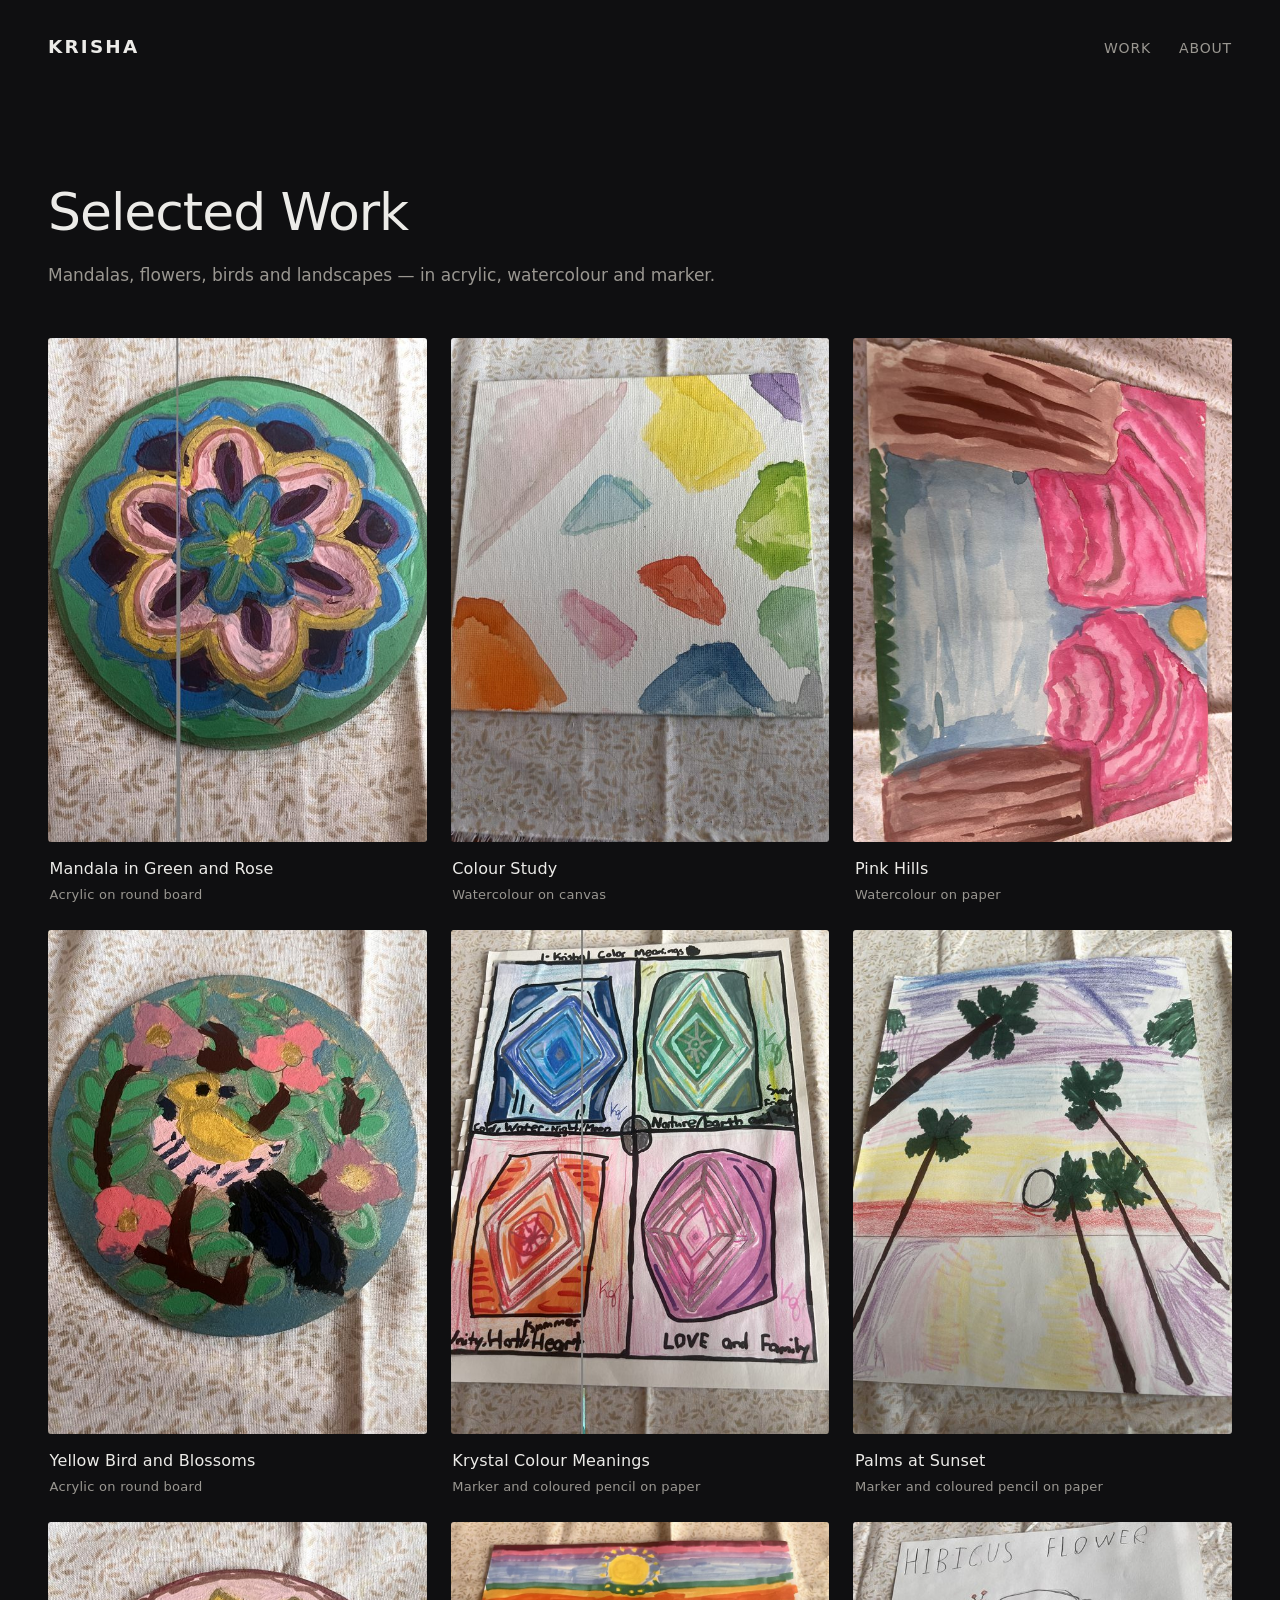
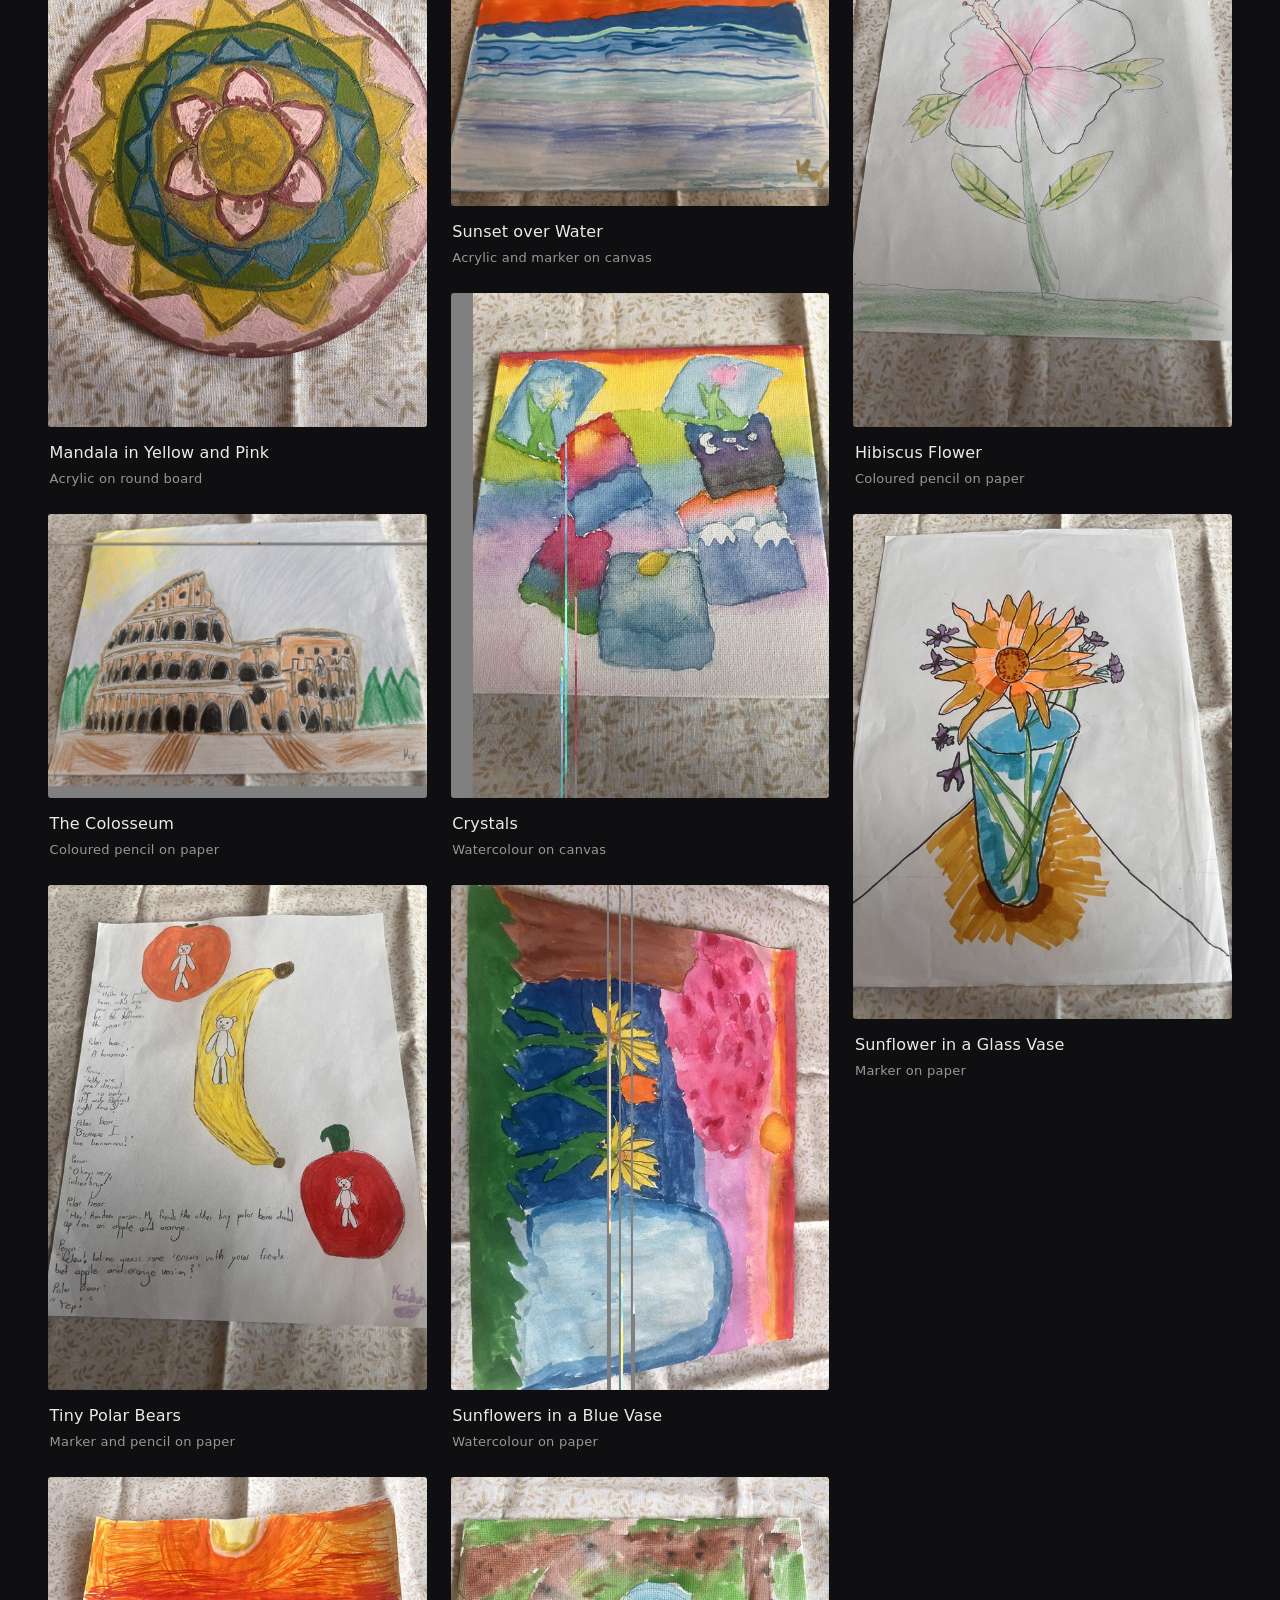
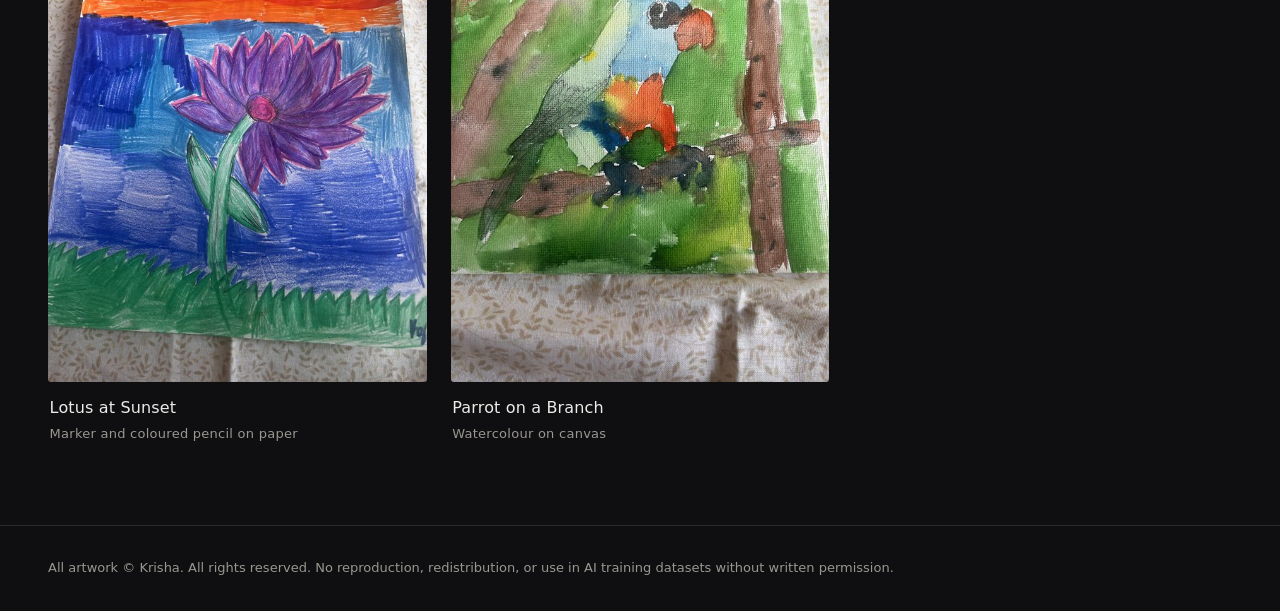
==== index.html @ 2e59044c "Krisha art portfolio" ====
<!DOCTYPE html>
<html lang="en">
<head>
<meta charset="utf-8">
<meta name="viewport" content="width=device-width, initial-scale=1">
<title>Krisha — Paintings and Drawings</title>
<meta name="description" content="Selected paintings and drawings by Krisha. Mandalas, flowers, birds and landscapes in acrylic, watercolour and marker.">

<link rel="canonical" href="https://krisha-art.pages.dev/">
<meta property="og:type" content="website">
<meta property="og:title" content="Krisha — Paintings and Drawings">
<meta property="og:description" content="Selected paintings and drawings by Krisha. Mandalas, flowers, birds and landscapes in acrylic, watercolour and marker.">
<meta property="og:image" content="https://krisha-art.pages.dev/images/full/piece-02.jpg">
<meta property="og:url" content="https://krisha-art.pages.dev/">
<meta name="twitter:card" content="summary_large_image">

<link rel="icon" href="/favicon.svg" type="image/svg+xml">
<link rel="stylesheet" href="/css/style.css">
</head>
<body>
<a class="skip" href="#gallery">Skip to gallery</a>

<header class="site-head">
  <a class="brand" href="/">Krisha</a>
  <nav>
    <a href="/">Work</a>
    <a href="/about.html">About</a>
  </nav>
</header>

<main>
  <section class="intro">
    <h1>Selected Work</h1>
    <p>Mandalas, flowers, birds and landscapes — in acrylic, watercolour and marker.</p>
  </section>

  <!--
    TITLES AND MEDIUM ARE MY BEST GUESS FROM LOOKING AT THE PHOTOS.
    Replace them with Krisha's real titles, years and materials.

    TO ADD A PIECE: copy one <figure> block and change these values.
    - href / data-full : full-size image  -> /images/full/<name>.jpg
    - src              : thumbnail        -> /images/thumbs/<name>.jpg
    - width / height   : the thumbnail's real pixel size, to reserve space and stop layout jank
    - alt              : describe the image, for screen readers and search
    - <h2> / .meta     : title, then year - medium
  -->
  <section id="gallery" class="gallery">

    <figure class="piece">
      <a href="/images/full/piece-01.jpg" data-full="/images/full/piece-01.jpg">
        <img src="/images/thumbs/piece-01.jpg" width="600" height="800" loading="eager" decoding="async"
             alt="Painted mandala on a round board: concentric pink, blue and gold petals radiating from a green flower centre, on a deep green ground.">
      </a>
      <figcaption>
        <h2>Mandala in Green and Rose</h2>
        <p class="meta">Acrylic on round board</p>
      </figcaption>
    </figure>

    <figure class="piece">
      <a href="/images/full/piece-02.jpg" data-full="/images/full/piece-02.jpg">
        <img src="/images/thumbs/piece-02.jpg" width="600" height="800" loading="eager" decoding="async"
             alt="Round painted board showing a yellow bird with a dark blue tail perched on a branch among pink blossoms and green leaves, framed by a teal border.">
      </a>
      <figcaption>
        <h2>Yellow Bird and Blossoms</h2>
        <p class="meta">Acrylic on round board</p>
      </figcaption>
    </figure>

    <figure class="piece">
      <a href="/images/full/piece-04.jpg" data-full="/images/full/piece-04.jpg">
        <img src="/images/thumbs/piece-04.jpg" width="600" height="800" loading="eager" decoding="async"
             alt="Painted mandala on a round board in yellow, green and blue, with a pink lotus at the centre and a dusty rose rim.">
      </a>
      <figcaption>
        <h2>Mandala in Yellow and Pink</h2>
        <p class="meta">Acrylic on round board</p>
      </figcaption>
    </figure>

    <figure class="piece">
      <a href="/images/full/piece-05.jpg" data-full="/images/full/piece-05.jpg">
        <img src="/images/thumbs/piece-05.jpg" width="800" height="600" loading="lazy" decoding="async"
             alt="Coloured pencil drawing of the Colosseum in Rome, its tiers of arches drawn in orange and black, with a yellow sun behind it and green trees on either side.">
      </a>
      <figcaption>
        <h2>The Colosseum</h2>
        <p class="meta">Coloured pencil on paper</p>
      </figcaption>
    </figure>

    <figure class="piece">
      <a href="/images/full/piece-06.jpg" data-full="/images/full/piece-06.jpg">
        <img src="/images/thumbs/piece-06.jpg" width="600" height="800" loading="lazy" decoding="async"
             alt="Illustrated story page: three tiny white bears dressed as an orange, a banana and an apple, beside a handwritten conversation about Halloween costumes.">
      </a>
      <figcaption>
        <h2>Tiny Polar Bears</h2>
        <p class="meta">Marker and pencil on paper</p>
      </figcaption>
    </figure>

    <figure class="piece">
      <a href="/images/full/piece-07.jpg" data-full="/images/full/piece-07.jpg">
        <img src="/images/thumbs/piece-07.jpg" width="600" height="800" loading="lazy" decoding="async"
             alt="Drawing of a large purple lotus on a green stem, standing in blue water beneath a burning orange sunset sky, with green grass in the foreground.">
      </a>
      <figcaption>
        <h2>Lotus at Sunset</h2>
        <p class="meta">Marker and coloured pencil on paper</p>
      </figcaption>
    </figure>

    <figure class="piece">
      <a href="/images/full/piece-08.jpg" data-full="/images/full/piece-08.jpg">
        <img src="/images/thumbs/piece-08.jpg" width="600" height="800" loading="lazy" decoding="async"
             alt="Watercolour study on white canvas: loose blocks of pink, yellow, orange, green, blue and purple scattered across the surface.">
      </a>
      <figcaption>
        <h2>Colour Study</h2>
        <p class="meta">Watercolour on canvas</p>
      </figcaption>
    </figure>

    <figure class="piece">
      <a href="/images/full/piece-09.jpg" data-full="/images/full/piece-09.jpg">
        <img src="/images/thumbs/piece-09.jpg" width="600" height="800" loading="lazy" decoding="async"
             alt="Page divided into four panels, each with a faceted crystal in a different colour: blue for water and moon, green for nature and earth, red for unity and heart, pink for love and family.">
      </a>
      <figcaption>
        <h2>Krystal Colour Meanings</h2>
        <p class="meta">Marker and coloured pencil on paper</p>
      </figcaption>
    </figure>

    <figure class="piece">
      <a href="/images/full/piece-10.jpg" data-full="/images/full/piece-10.jpg">
        <img src="/images/thumbs/piece-10.jpg" width="800" height="600" loading="lazy" decoding="async"
             alt="Painted seascape in horizontal bands: a yellow sun in a pink and lilac sky above orange and green stripes, with layered blue water below.">
      </a>
      <figcaption>
        <h2>Sunset over Water</h2>
        <p class="meta">Acrylic and marker on canvas</p>
      </figcaption>
    </figure>

    <figure class="piece">
      <a href="/images/full/piece-11.jpg" data-full="/images/full/piece-11.jpg">
        <img src="/images/thumbs/piece-11.jpg" width="600" height="800" loading="lazy" decoding="async"
             alt="Watercolour on canvas: soft overlapping squares in rainbow washes, some holding small shapes including a flower, a frog and a dark cat-like form.">
      </a>
      <figcaption>
        <h2>Crystals</h2>
        <p class="meta">Watercolour on canvas</p>
      </figcaption>
    </figure>

    <figure class="piece">
      <a href="/images/full/piece-12.jpg" data-full="/images/full/piece-12.jpg">
        <img src="/images/thumbs/piece-12.jpg" width="600" height="800" loading="lazy" decoding="async"
             alt="Watercolour of yellow sunflowers with green leaves in a pale blue vase, against a deep blue and pink background with an orange sun at the edge.">
      </a>
      <figcaption>
        <h2>Sunflowers in a Blue Vase</h2>
        <p class="meta">Watercolour on paper</p>
      </figcaption>
    </figure>

    <figure class="piece">
      <a href="/images/full/piece-13.jpg" data-full="/images/full/piece-13.jpg">
        <img src="/images/thumbs/piece-13.jpg" width="600" height="800" loading="lazy" decoding="async"
             alt="Watercolour on square canvas of a parrot with a blue head, orange beak and green body, perched on brown branches against leafy green.">
      </a>
      <figcaption>
        <h2>Parrot on a Branch</h2>
        <p class="meta">Watercolour on canvas</p>
      </figcaption>
    </figure>

    <figure class="piece">
      <a href="/images/full/piece-15.jpg" data-full="/images/full/piece-15.jpg">
        <img src="/images/thumbs/piece-15.jpg" width="600" height="800" loading="lazy" decoding="async"
             alt="Watercolour landscape in blocks of colour: deep pink rounded forms on the right, pale blue water in the middle, brown banks above and below, and a yellow sun.">
      </a>
      <figcaption>
        <h2>Pink Hills</h2>
        <p class="meta">Watercolour on paper</p>
      </figcaption>
    </figure>

    <figure class="piece">
      <a href="/images/full/piece-16.jpg" data-full="/images/full/piece-16.jpg">
        <img src="/images/thumbs/piece-16.jpg" width="600" height="800" loading="lazy" decoding="async"
             alt="Drawing of tall palm trees leaning across a striped sunset sky of blue, pink, yellow and red, with their reflections in the water below.">
      </a>
      <figcaption>
        <h2>Palms at Sunset</h2>
        <p class="meta">Marker and coloured pencil on paper</p>
      </figcaption>
    </figure>

    <figure class="piece">
      <a href="/images/full/piece-17.jpg" data-full="/images/full/piece-17.jpg">
        <img src="/images/thumbs/piece-17.jpg" width="600" height="800" loading="lazy" decoding="async"
             alt="Botanical drawing of a single pink hibiscus flower with a long stamen, green leaves along its stem and a band of grass at the base. Titled Hibicus Flower in pencil.">
      </a>
      <figcaption>
        <h2>Hibiscus Flower</h2>
        <p class="meta">Coloured pencil on paper</p>
      </figcaption>
    </figure>

    <figure class="piece">
      <a href="/images/full/piece-18.jpg" data-full="/images/full/piece-18.jpg">
        <img src="/images/thumbs/piece-18.jpg" width="600" height="800" loading="lazy" decoding="async"
             alt="Marker drawing of a large orange sunflower and small purple sprigs in a tall blue glass vase, standing on a gold circle.">
      </a>
      <figcaption>
        <h2>Sunflower in a Glass Vase</h2>
        <p class="meta">Marker on paper</p>
      </figcaption>
    </figure>

    <!--
      HELD BACK ON PURPOSE - piece-14 has "Krisha Gandhi" written across the
      artwork itself, so publishing it puts her full name on a public, indexed
      page. The file is in images/ and ready; delete these comment markers to
      include it.

    <figure class="piece">
      <a href="/images/full/piece-14.jpg" data-full="/images/full/piece-14.jpg">
        <img src="/images/thumbs/piece-14.jpg" width="600" height="800" loading="lazy" decoding="async"
             alt="Poster drawing with a purple flowering tree above a river, sunflowers along the bottom, and the hand lettered words Be Kind, Always Believe.">
      </a>
      <figcaption>
        <h2>Be Kind</h2>
        <p class="meta">Marker and coloured pencil on paper</p>
      </figcaption>
    </figure>

    -->

  </section>
</main>

<footer class="site-foot">
  <p>All artwork &copy; Krisha. All rights reserved. No reproduction, redistribution, or use in AI training datasets without written permission.</p>
</footer>

<dialog id="lightbox" aria-label="Artwork viewer">
  <button class="lb-close" data-lb="close" aria-label="Close viewer">&times;</button>
  <button class="lb-nav lb-prev" data-lb="prev" aria-label="Previous artwork">&#8249;</button>
  <button class="lb-nav lb-next" data-lb="next" aria-label="Next artwork">&#8250;</button>
  <figure>
    <img id="lb-img" alt="">
    <figcaption>
      <h2 id="lb-title"></h2>
      <p class="meta" id="lb-meta"></p>
    </figcaption>
  </figure>
</dialog>

<script src="/js/lightbox.js" defer></script>
</body>
</html>
---- css/style.css ----
:root {
  --bg: #0f0f11;
  --bg-elev: #17171a;
  --fg: #ecebe8;
  --fg-muted: #9a9791;
  --accent: #d4a574;
  --border: #2a2a2f;
  --maxw: 1500px;
  --gap: 1.5rem;
}

*, *::before, *::after { box-sizing: border-box; }

html { -webkit-text-size-adjust: 100%; }

body {
  margin: 0;
  background: var(--bg);
  color: var(--fg);
  font: 16px/1.6 ui-sans-serif, system-ui, "Segoe UI", Inter, Helvetica, Arial, sans-serif;
  -webkit-font-smoothing: antialiased;
}

a { color: inherit; }

img { max-width: 100%; height: auto; display: block; }

:focus-visible {
  outline: 2px solid var(--accent);
  outline-offset: 3px;
}

.skip {
  position: absolute;
  left: -9999px;
  top: 0;
  background: var(--accent);
  color: #16130f;
  padding: .6rem 1rem;
  z-index: 100;
}
.skip:focus { left: 0; }

/* ---------- header ---------- */

.site-head {
  display: flex;
  align-items: baseline;
  justify-content: space-between;
  gap: 2rem;
  max-width: var(--maxw);
  margin: 0 auto;
  padding: 2rem clamp(1rem, 4vw, 3rem);
}

.brand {
  font-size: 1.15rem;
  font-weight: 600;
  letter-spacing: .12em;
  text-transform: uppercase;
  text-decoration: none;
}

.site-head nav {
  display: flex;
  gap: 1.75rem;
  font-size: .875rem;
  letter-spacing: .06em;
  text-transform: uppercase;
}

.site-head nav a {
  color: var(--fg-muted);
  text-decoration: none;
  padding-bottom: 2px;
  border-bottom: 1px solid transparent;
  transition: color .18s ease, border-color .18s ease;
}

.site-head nav a:hover,
.site-head nav a[aria-current="page"] {
  color: var(--fg);
  border-bottom-color: var(--accent);
}

/* ---------- intro ---------- */

.intro {
  max-width: var(--maxw);
  margin: 0 auto;
  padding: clamp(2rem, 6vw, 5rem) clamp(1rem, 4vw, 3rem) clamp(1.5rem, 4vw, 3rem);
}

.intro h1 {
  margin: 0 0 .5rem;
  font-size: clamp(2rem, 5vw, 3.25rem);
  font-weight: 500;
  letter-spacing: -.02em;
}

.intro p {
  margin: 0;
  color: var(--fg-muted);
  font-size: 1.0625rem;
}

/* ---------- gallery (CSS masonry) ---------- */

.gallery {
  max-width: var(--maxw);
  margin: 0 auto;
  padding: 0 clamp(1rem, 4vw, 3rem) 5rem;
  column-count: 3;
  column-gap: var(--gap);
}

@media (max-width: 1000px) { .gallery { column-count: 2; } }
@media (max-width: 620px)  { .gallery { column-count: 1; } }

.piece {
  margin: 0 0 var(--gap);
  break-inside: avoid;
  page-break-inside: avoid;
}

.piece a {
  display: block;
  overflow: hidden;
  background: var(--bg-elev);
  border-radius: 3px;
}

.piece img {
  width: 100%;
  transition: transform .5s cubic-bezier(.2, .6, .2, 1), opacity .3s ease;
}

.piece a:hover img { transform: scale(1.03); }

.piece figcaption {
  padding: .85rem .1rem 0;
}

.piece h2 {
  margin: 0;
  font-size: 1rem;
  font-weight: 500;
  letter-spacing: .01em;
}

.meta {
  margin: .2rem 0 0;
  color: var(--fg-muted);
  font-size: .8125rem;
  letter-spacing: .02em;
}

/* ---------- prose pages ---------- */

.prose {
  max-width: 62ch;
  margin: 0 auto;
  padding: clamp(2rem, 6vw, 5rem) clamp(1rem, 4vw, 3rem) 6rem;
}

.prose h1 {
  margin: 0 0 1.5rem;
  font-size: clamp(1.75rem, 4vw, 2.5rem);
  font-weight: 500;
  letter-spacing: -.02em;
}

.prose h2 {
  margin: 2.5rem 0 .75rem;
  font-size: 1rem;
  font-weight: 600;
  letter-spacing: .08em;
  text-transform: uppercase;
  color: var(--fg-muted);
}

.prose p { margin: 0 0 1.15rem; }

.prose a { color: var(--accent); text-underline-offset: 3px; }

.links { list-style: none; margin: 0; padding: 0; }
.links li { margin-bottom: .4rem; }

/* ---------- footer ---------- */

.site-foot {
  border-top: 1px solid var(--border);
  padding: 2rem clamp(1rem, 4vw, 3rem);
}

.site-foot p {
  max-width: var(--maxw);
  margin: 0 auto;
  color: var(--fg-muted);
  font-size: .8125rem;
}

/* ---------- lightbox ---------- */

#lightbox {
  width: 100vw;
  height: 100dvh;
  max-width: none;
  max-height: none;
  margin: 0;
  padding: 0;
  border: 0;
  background: rgba(10, 10, 12, .97);
  color: var(--fg);
  overflow: hidden;
}

#lightbox::backdrop { background: rgba(10, 10, 12, .97); }

#lightbox figure {
  display: flex;
  flex-direction: column;
  align-items: center;
  justify-content: center;
  gap: 1rem;
  height: 100%;
  margin: 0;
  padding: 3.5rem 4.5rem;
}

#lb-img {
  max-width: 100%;
  max-height: calc(100dvh - 11rem);
  width: auto;
  object-fit: contain;
}

#lightbox figcaption { text-align: center; }
#lightbox figcaption h2 { margin: 0; font-size: 1rem; font-weight: 500; }

#lightbox button {
  position: absolute;
  background: none;
  border: 0;
  color: var(--fg-muted);
  cursor: pointer;
  line-height: 1;
  transition: color .18s ease;
}

#lightbox button:hover { color: var(--fg); }

.lb-close { top: 1rem; right: 1.25rem; font-size: 2.25rem; }

.lb-nav {
  top: 50%;
  transform: translateY(-50%);
  font-size: 3rem;
  padding: 1rem;
}

.lb-prev { left: .25rem; }
.lb-next { right: .25rem; }

@media (max-width: 620px) {
  #lightbox figure { padding: 3.5rem 1rem; }
  .lb-nav { font-size: 2.25rem; padding: .5rem; }
}

@media (prefers-reduced-motion: reduce) {
  *, *::before, *::after {
    animation-duration: .01ms !important;
    transition-duration: .01ms !important;
  }
  .piece a:hover img { transform: none; }
}
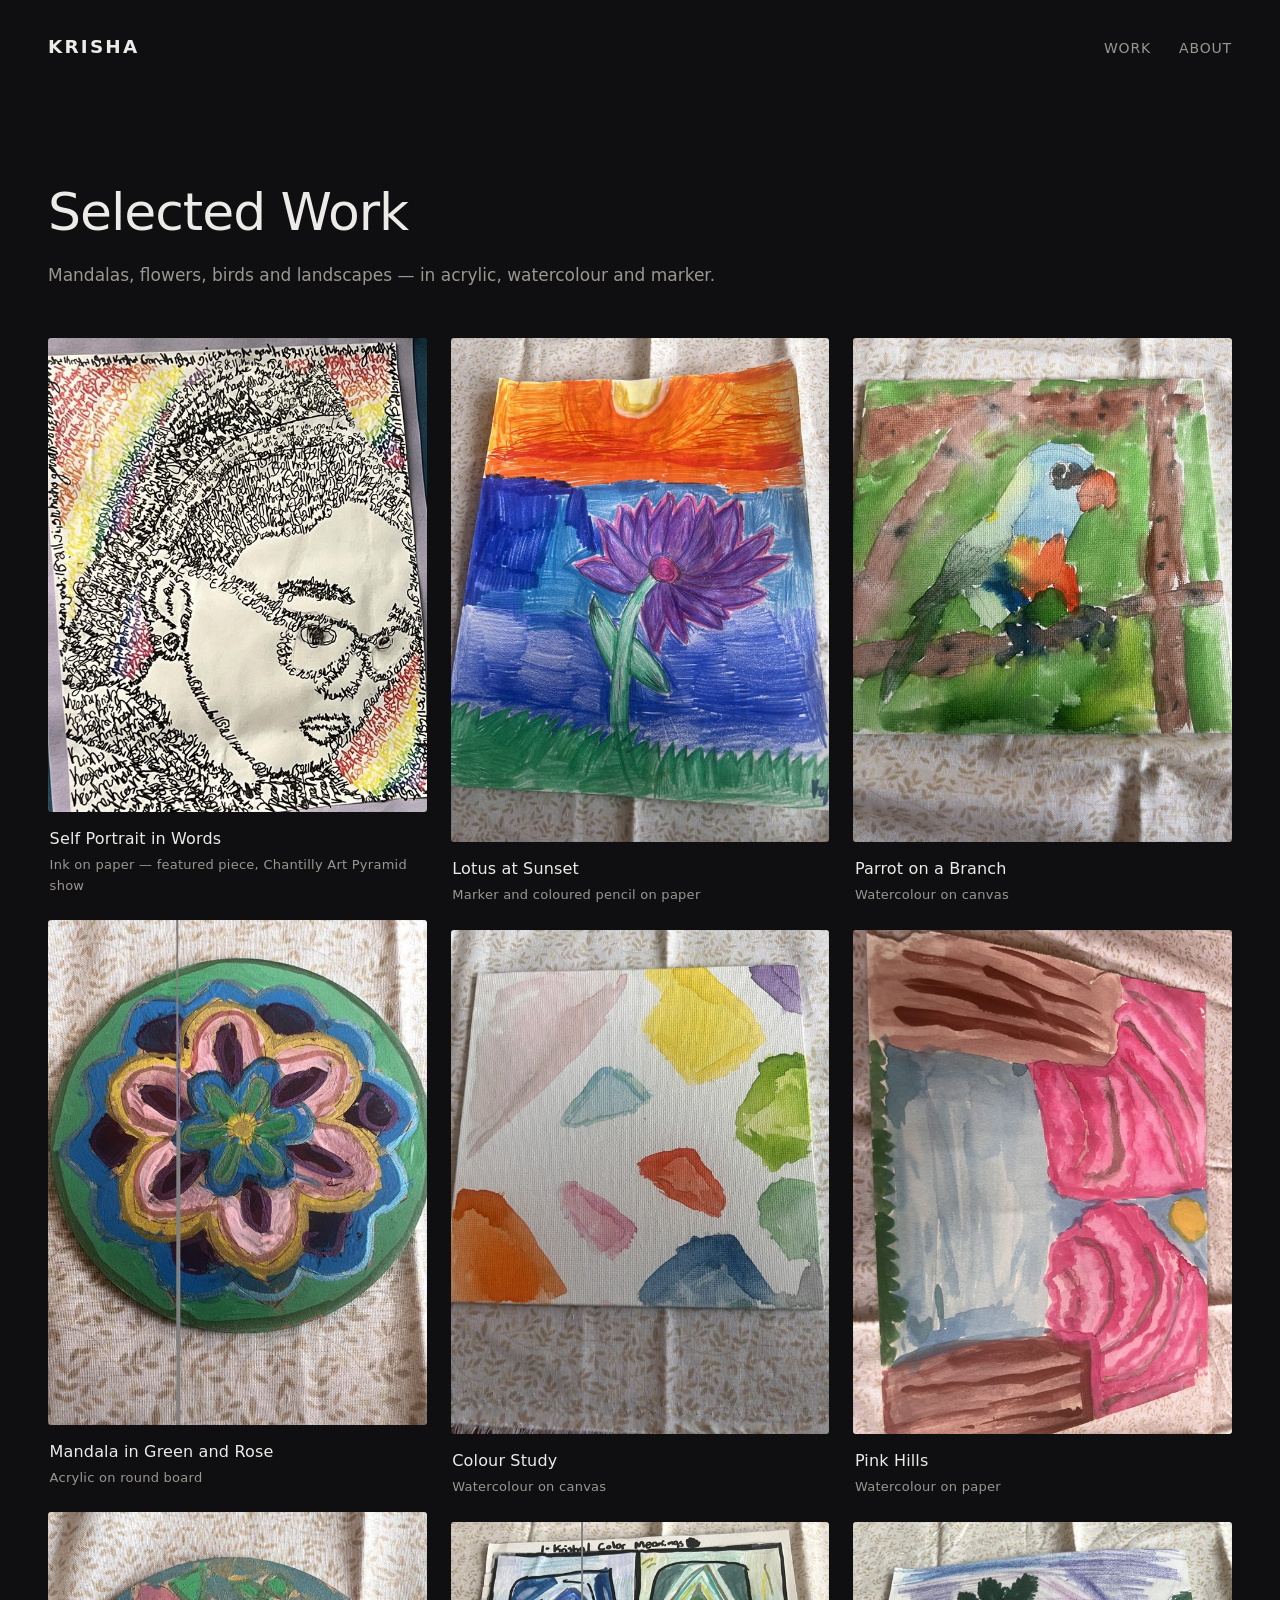
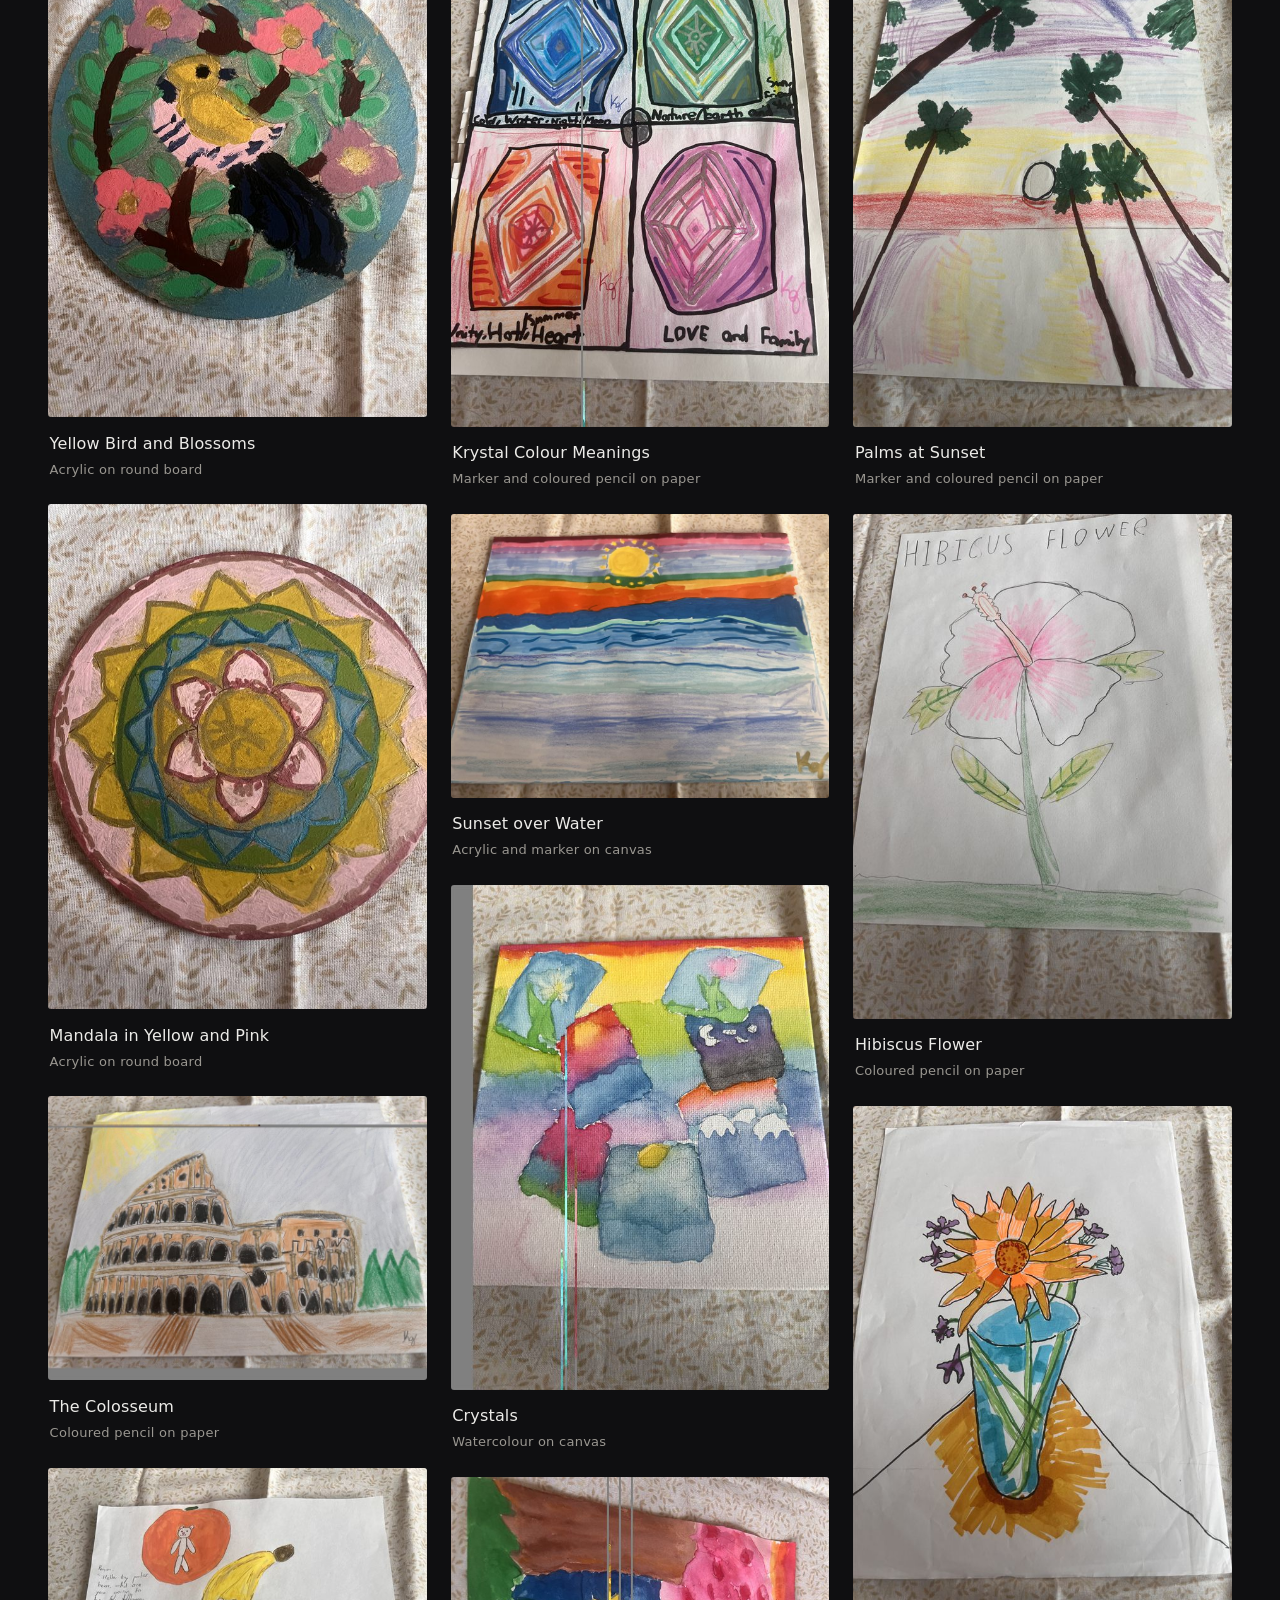
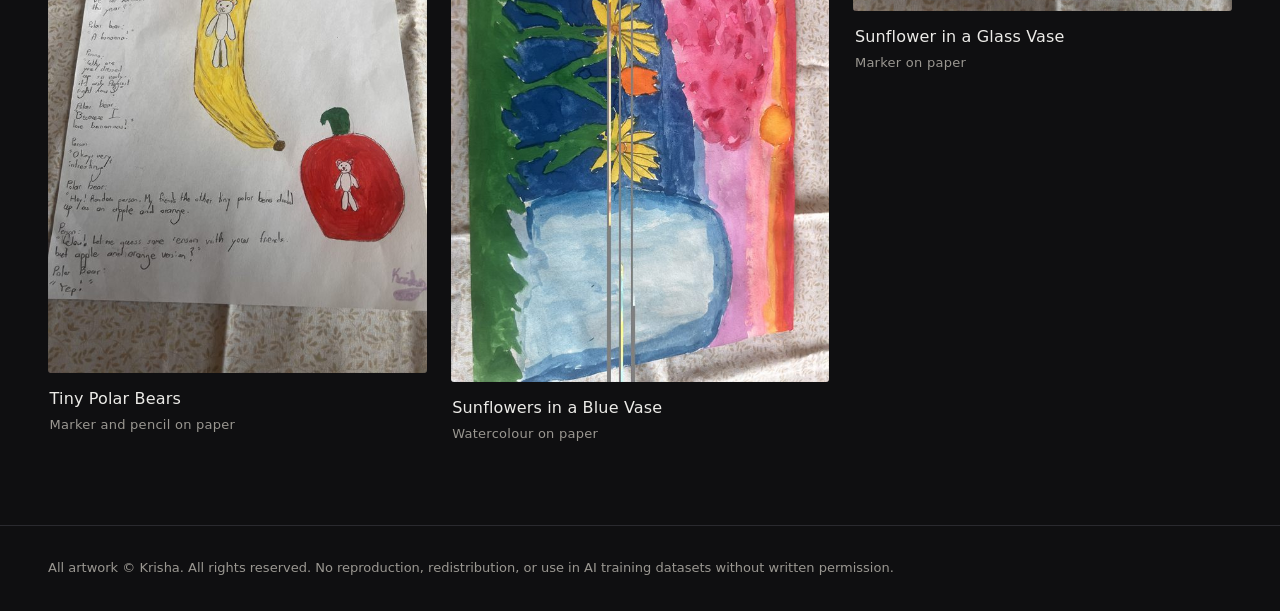
==== commit eb46d95d: "Add 'Self Portrait in Words' as featured gallery piece Photographed artwork straightened, cropped to" ====
--- a/index.html
+++ b/index.html
@@ -46,6 +46,17 @@
     - <h2> / .meta     : title, then year - medium
   -->
   <section id="gallery" class="gallery">
+
+    <figure class="piece">
+      <a href="/images/full/piece-19.jpg" data-full="/images/full/piece-19.jpg">
+        <img src="/images/thumbs/piece-19.jpg" width="638" height="800" loading="eager" decoding="async"
+             alt="Portrait of a young person with glasses and short dark hair, drawn entirely from densely handwritten words in black ink, framed by an arc of the same writing in red, orange, yellow, green, blue and purple.">
+      </a>
+      <figcaption>
+        <h2>Self Portrait in Words</h2>
+        <p class="meta">Ink on paper &mdash; featured piece, Chantilly Art Pyramid show</p>
+      </figcaption>
+    </figure>
 
     <figure class="piece">
       <a href="/images/full/piece-01.jpg" data-full="/images/full/piece-01.jpg">
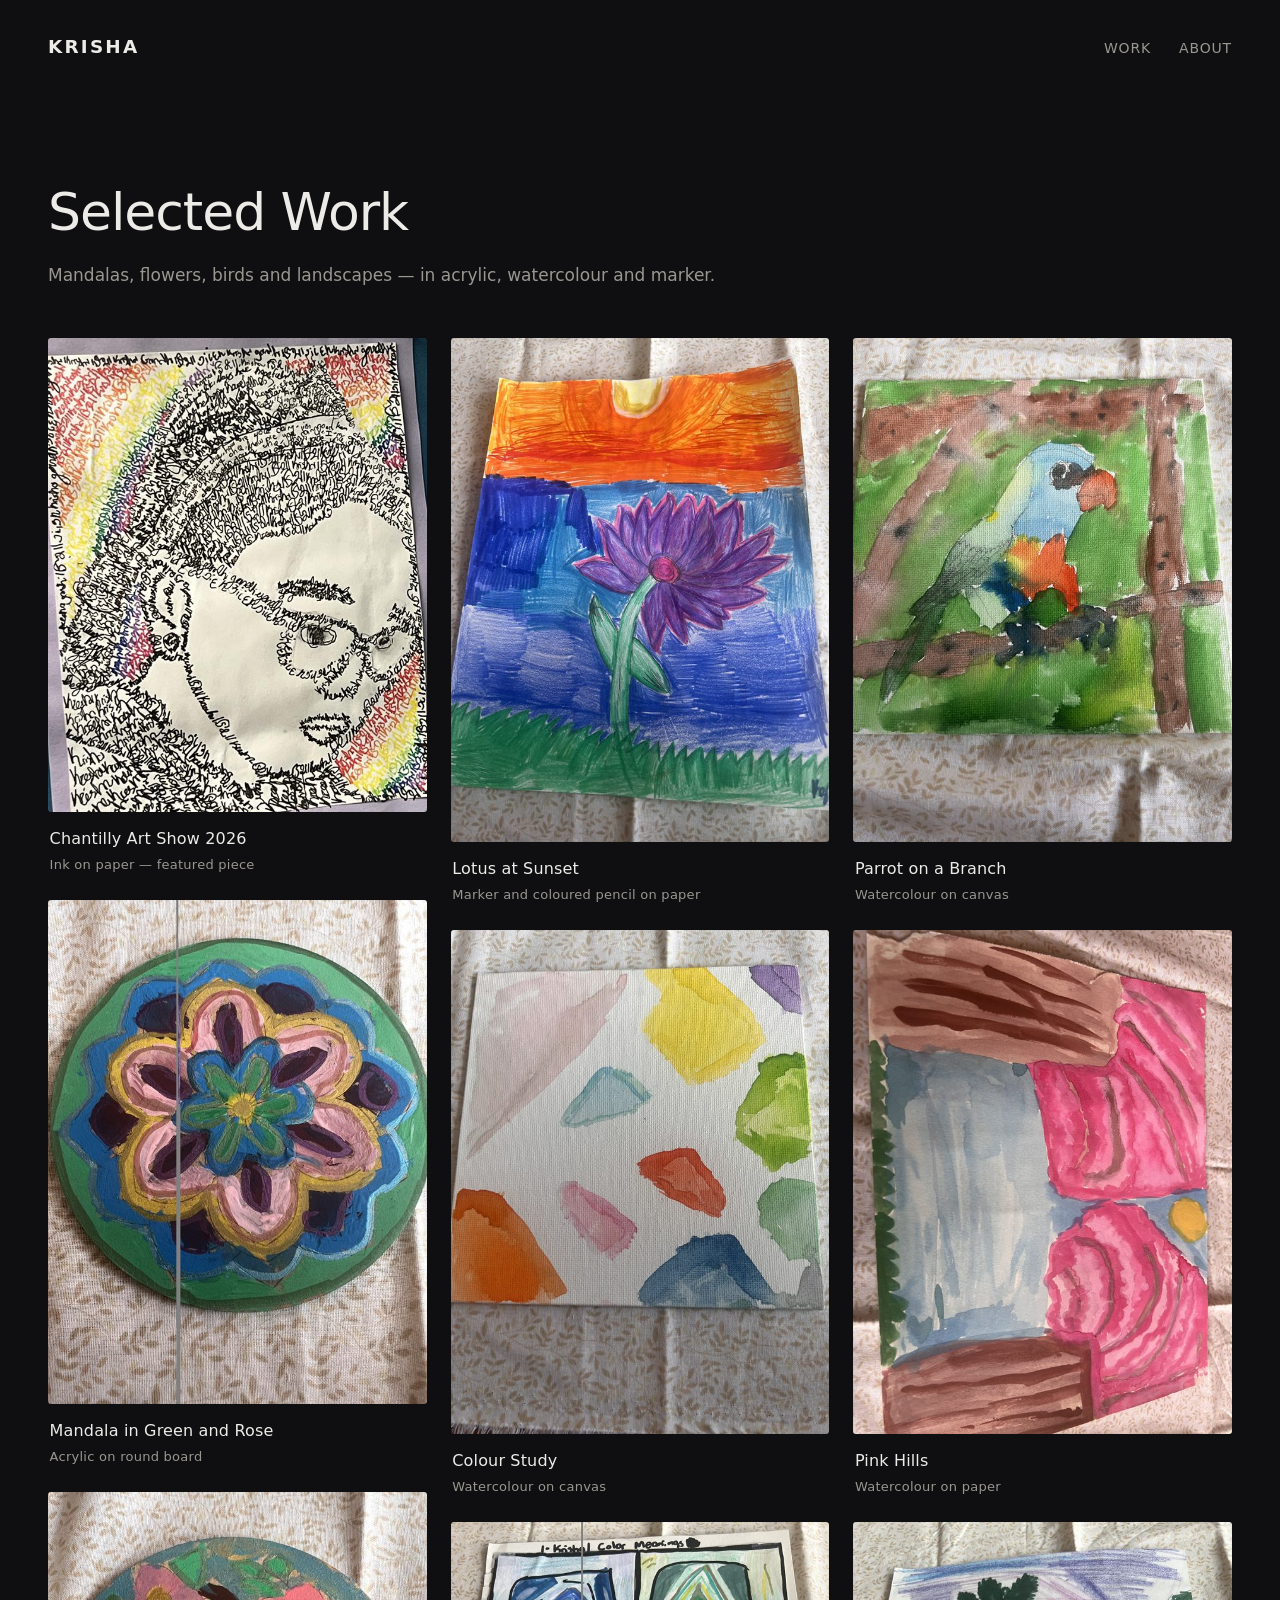
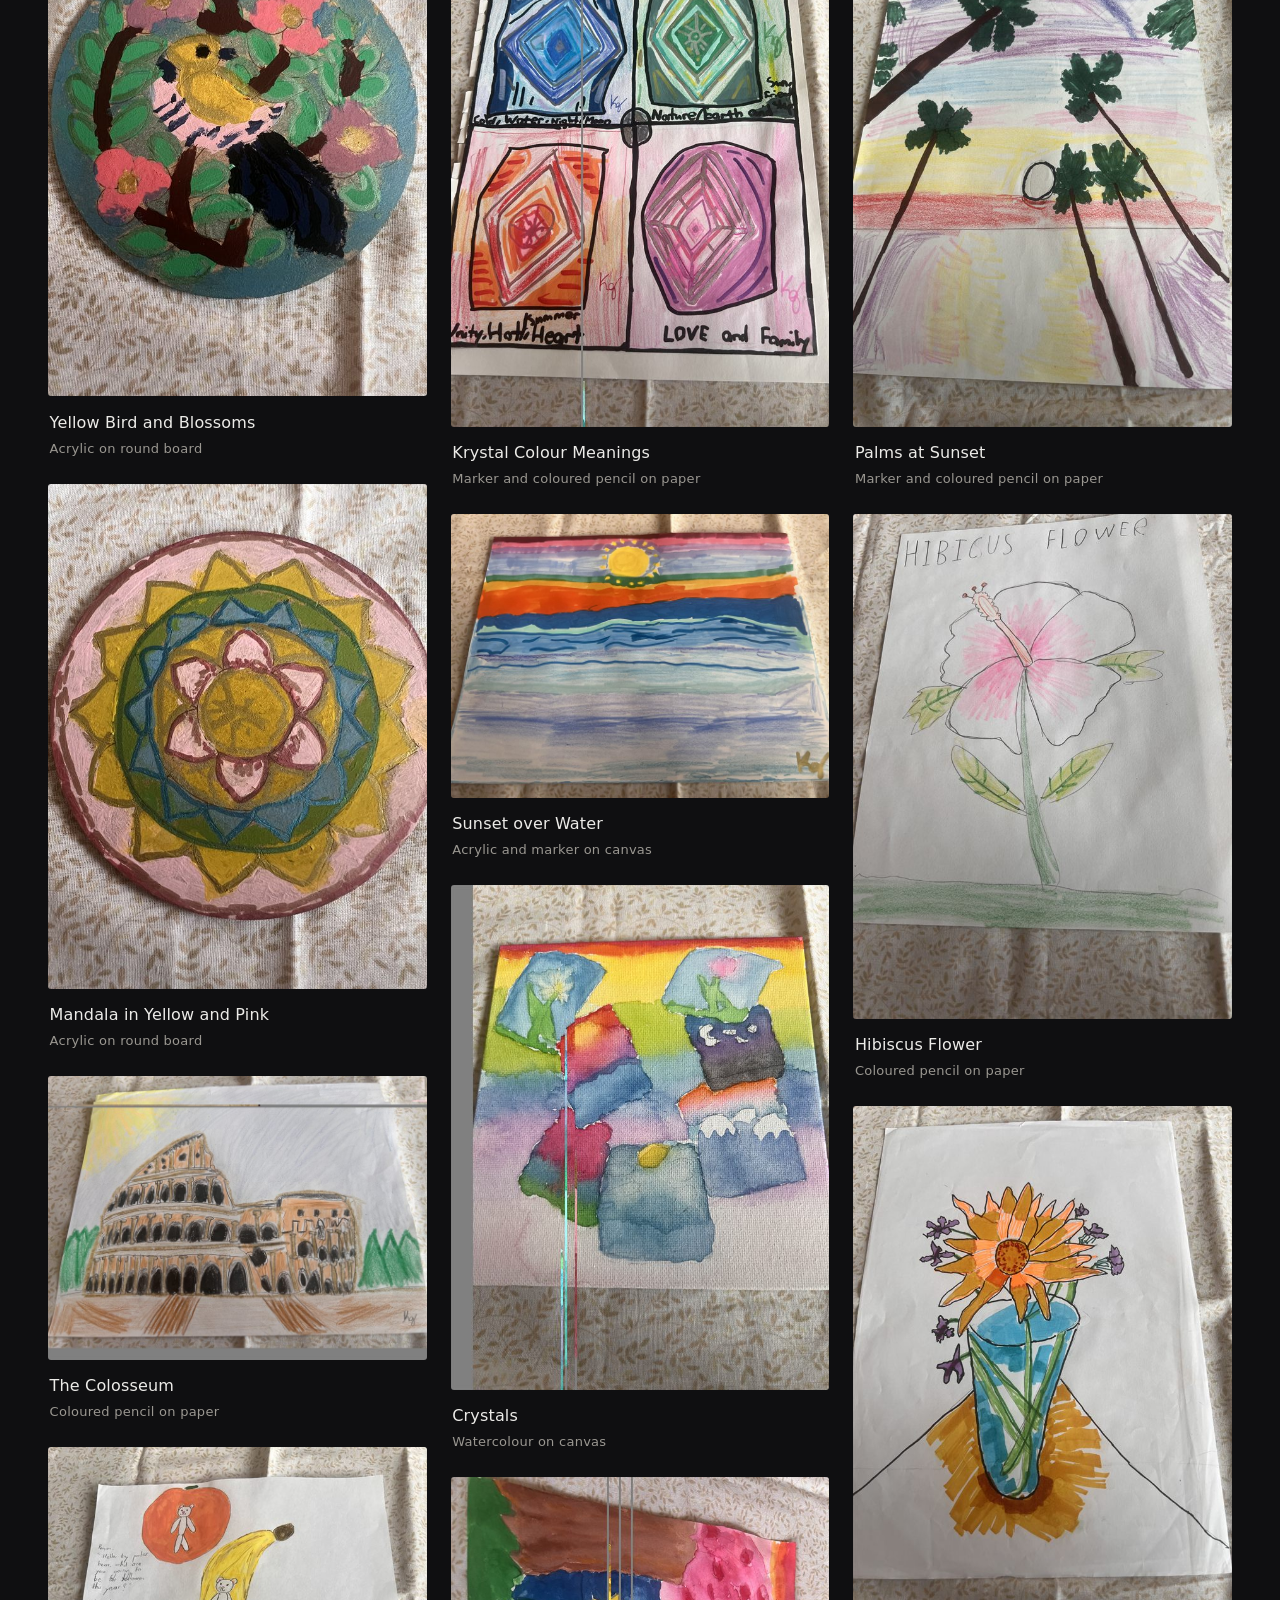
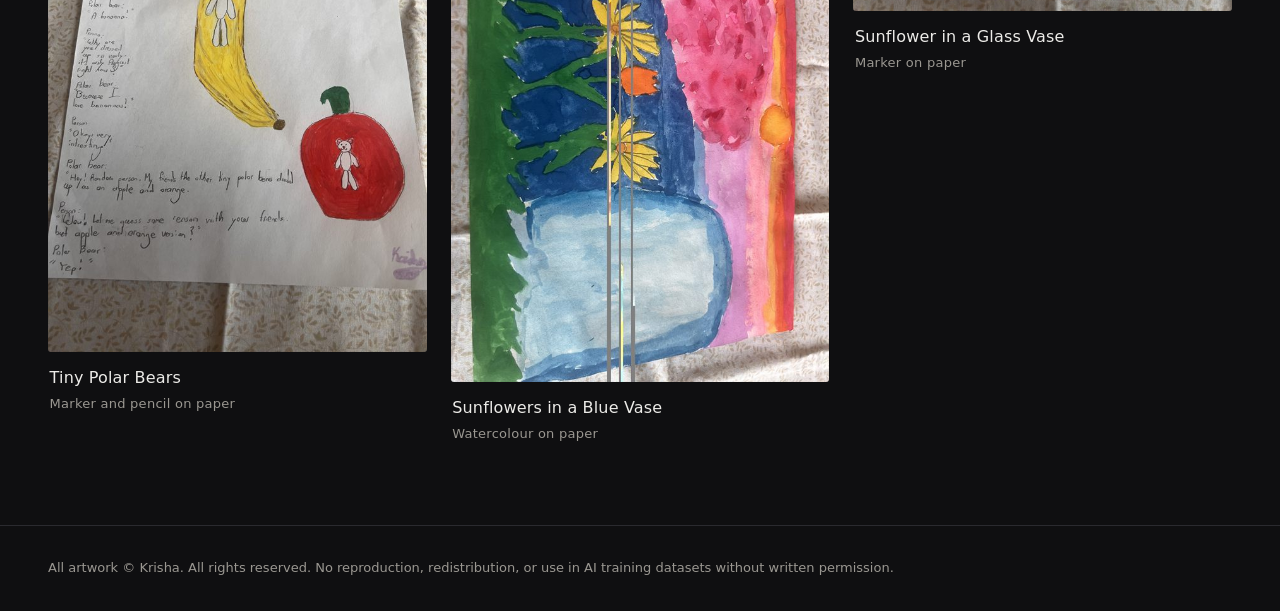
==== commit 0dde1d0f: "Set real title for the new piece: Chantilly Art Show 2026" ====
--- a/index.html
+++ b/index.html
@@ -53,8 +53,8 @@
              alt="Portrait of a young person with glasses and short dark hair, drawn entirely from densely handwritten words in black ink, framed by an arc of the same writing in red, orange, yellow, green, blue and purple.">
       </a>
       <figcaption>
-        <h2>Self Portrait in Words</h2>
-        <p class="meta">Ink on paper &mdash; featured piece, Chantilly Art Pyramid show</p>
+        <h2>Chantilly Art Show 2026</h2>
+        <p class="meta">Ink on paper &mdash; featured piece</p>
       </figcaption>
     </figure>
 
